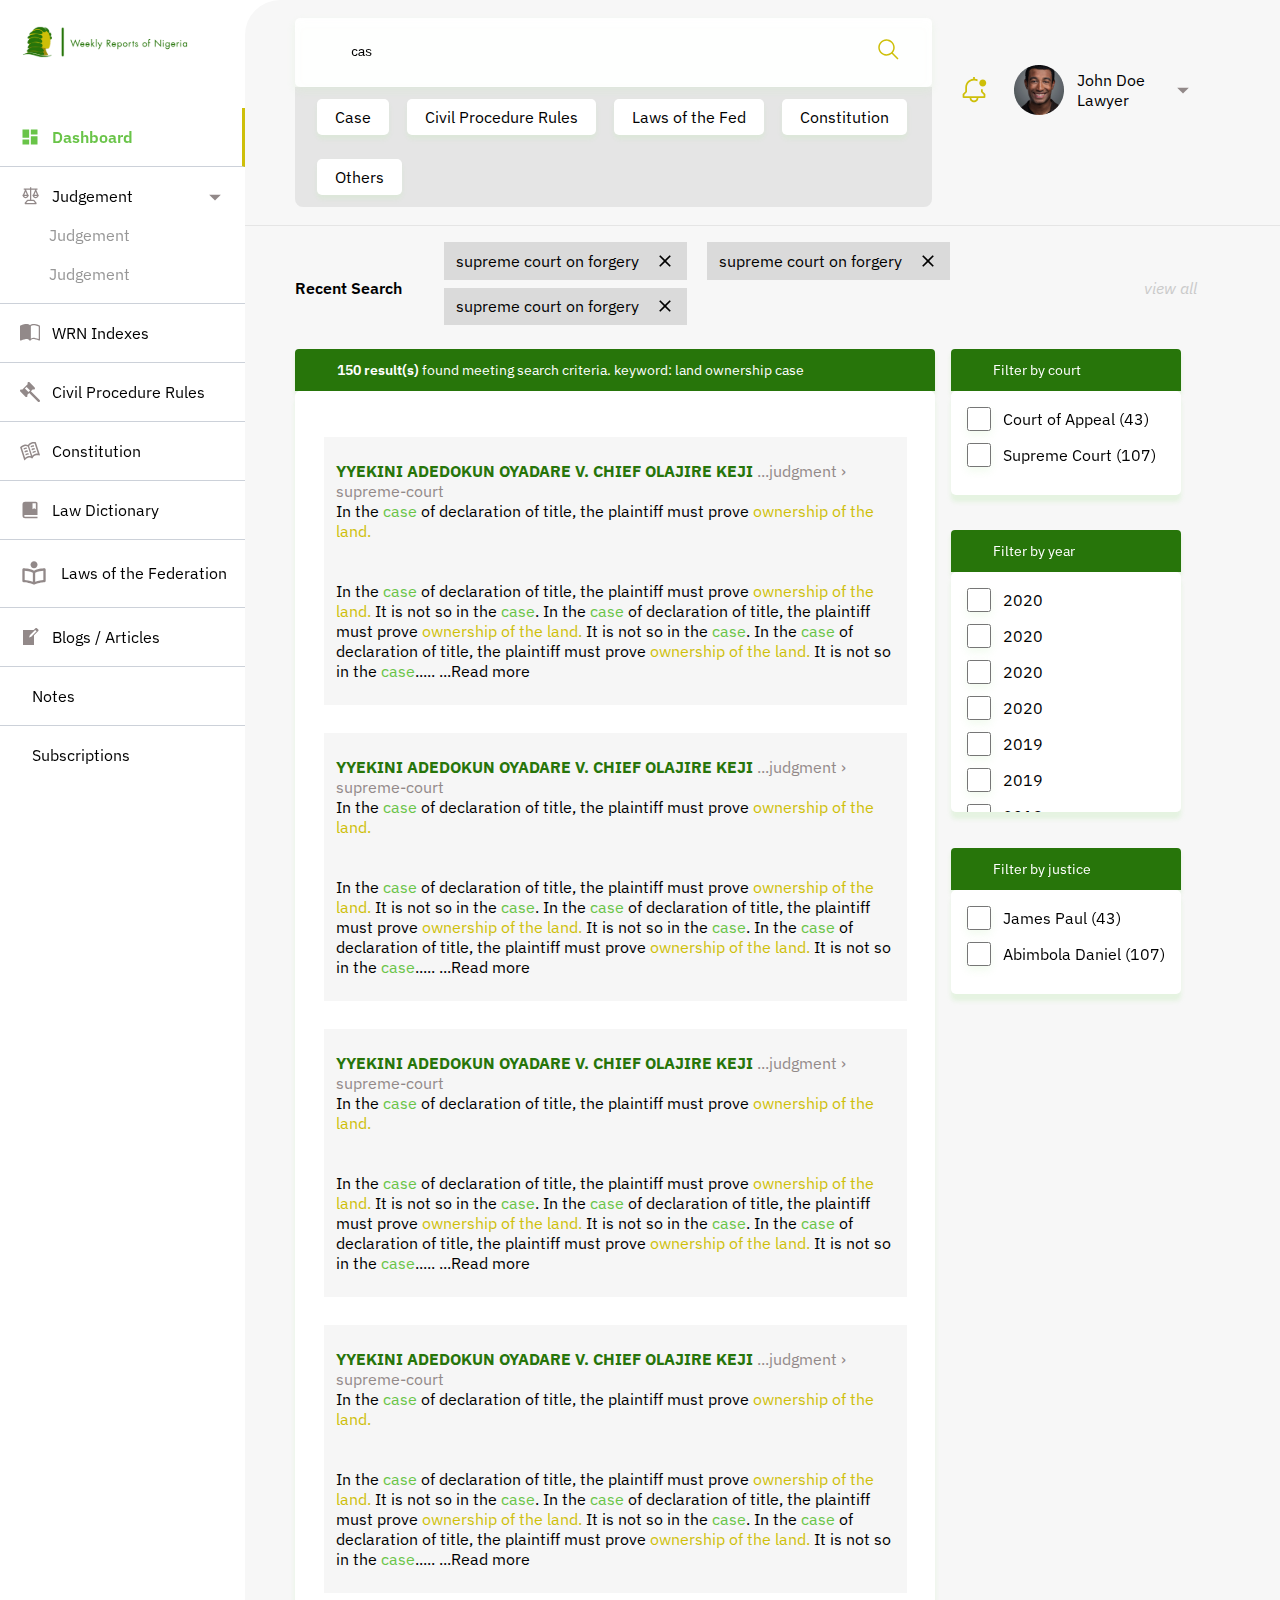
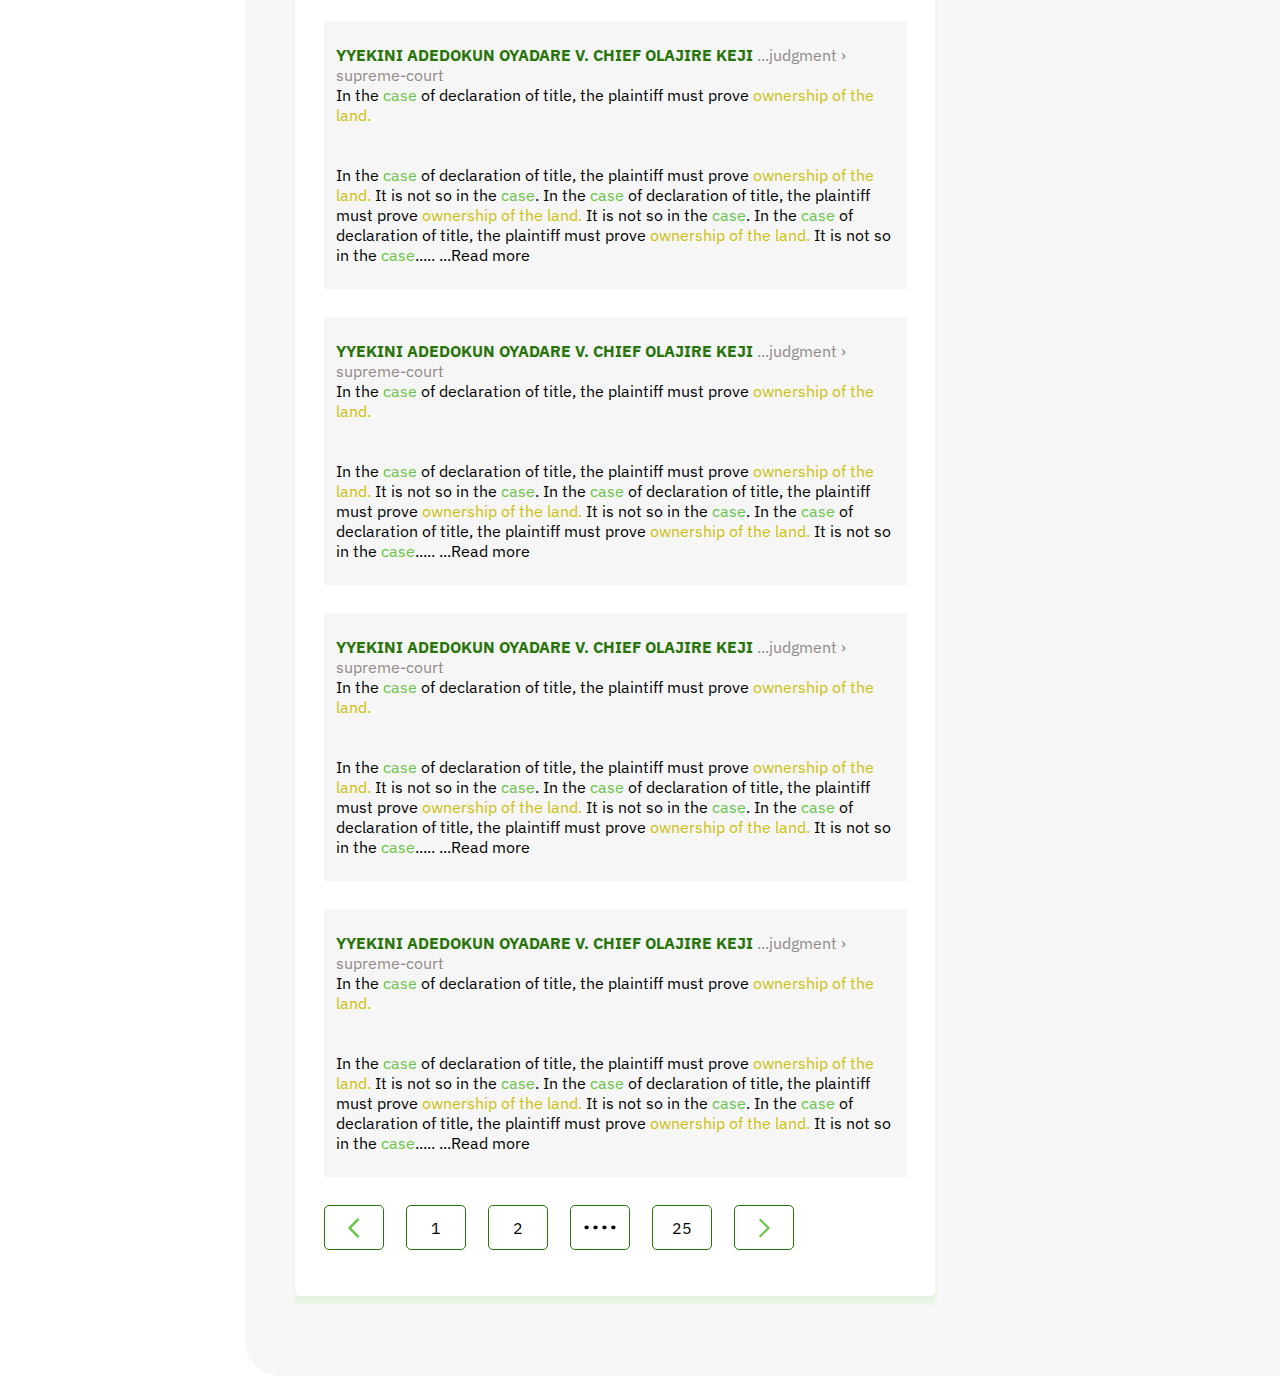
==== src/dashboard-search.html @ 5f4c3d4a "user dashboard" ====
<!DOCTYPE html>
<html lang="en">
  <head>
    <meta charset="UTF-8">
    <meta name="viewport" content="width=device-width, initial-scale=1.0">
    <link rel="stylesheet" href="../assets/css/styles.css">
    <link rel="stylesheet" href="../assets/css/dashboard-search.css">
    <link href="https://fonts.googleapis.com/css2?family=IBM+Plex+Sans:ital,wght@0,400;0,600;0,700;1,400&display=swap" rel="stylesheet">
    <title>Dashboard | WRN</title>
  </head>

  <body>
    
    <div class="container">

      <div id="sidebar">
        <a href="#" id="brand">
          <img src="../assets/img/logo.svg" alt="">
        </a>
        <ul id="side-nav-items">
          <div class="active-div">
            <li><a href="#" class="active"><img src="../assets/img/dashboard.svg" alt="">Dashboard</a></li>
          </div>

          <li>
            <a href="#"><img src="../assets/img/judgement.svg" alt="">Judgement</a>
            <img id="drop-down" src="../assets/img/drop-down.svg" alt="">
            <div id="sub-nav-items">
              <a class="sub-nav-item" href="#">Judgement</a>
              <a class="sub-nav-item" href="#">Judgement</a>
            </div>
          </li>
          <li><a href="#"><img src="../assets/img/WRN-indexes.svg" alt="">WRN Indexes</a></li>
          <li><a href="#"><img src="../assets/img/Civil-Procedure-Rules.svg" alt="">Civil Procedure Rules</a></li>
          <li><a href="#"><img src="../assets/img/Constitution.svg" alt="">Constitution</a></li>
          <li><a href="#"><img src="../assets/img/Law-Dictionary.svg" alt="">Law Dictionary</a></li>
          <li><a href="#"><img src="../assets/img/Laws-of-the-Federation.svg" alt="">Laws of the Federation</a></li>
          <li><a href="#"><img src="../assets/img/Blogs-Articles.svg" alt="">Blogs / Articles</a></li>
          <li><a href="#"><img src="assets/img/Notes.svg" alt="">Notes</a></li>
          <li><a href="#"><img src="assets/img/Subscriptions.svg" alt="">Subscriptions</a></li>
        </ul>
      </div>

      <div class="overlay" id="overlay"></div>
      <div id="main">
        <nav>
          <div class="inner-container">
            <div id="nav-items">
              <img class="mobile-only" id="sidenav-icon" src="../assets/img/sidebar-icon.svg" alt="">
              <form class="desktop-only">
                <div class="input">
                  <input type="text" value="cas" name="search" id="search" placeholder="search by case title">
                </div>                
                <div id="search-suggestion-box">
                  <div class="search-suggestion">
                    <p>Case</p>
                  </div>
                  <div class="search-suggestion">
                    <p>Civil Procedure Rules</p>
                  </div>
                  <div class="search-suggestion">
                    <p>Laws of the Fed</p>
                  </div>
                  <div class="search-suggestion">
                    <p>Constitution</p>
                  </div>
                  <div class="search-suggestion">
                    <p>Others</p>
                  </div>
                </div>
              </form>
              <div id="right-nav-items">
                <img src="../assets/img/logo-mobile.svg" alt="" class="mobile-only" id="mobile-logo">
                <img class="desktop-only" src="../assets/img/notification.svg" alt="">
                <img class="mobile-only" src="../assets/img/notification-mobile.svg" alt="">
                <div id="profile">
                  <img class="desktop-only" src="../assets/img/user-image.png" alt="">
                  <img class="mobile-only" src="../assets/img/user-image-mobile.png" alt="">
                  <div class="text">
                    <p>John Doe</p>
                    <p>Lawyer</p>
                  </div>
                  <img src="../assets/img/drop-down.svg" alt="">
                </div>
              </div>
            </div>
            <form class="mobile-only">
              <div class="input">
                <input type="text" value="cas" name="search" id="search" placeholder="search by case title">
              </div>
              <div id="search-suggestion-box">
                <div class="search-suggestion">
                  <p>Case</p>
                </div>
                <div class="search-suggestion">
                  <p>Civil Procedure Rules</p>
                </div>
                <div class="search-suggestion">
                  <p>Laws of the Fed</p>
                </div>
              </div>
            </form>
          </div>
        </nav>

        <div id="body">
          <div class="inner-container">

            <div id="recent-search-container" class="desktop-only">
              <p class="bold">Recent Search</p>
              <div id="recent-searches">
                <div class="recent-search">
                  <p>supreme court on forgery</p>
                  <img src="../assets/img/close.svg" alt="">
                </div>
                <div class="recent-search">
                  <p>supreme court on forgery</p>
                  <img src="../assets/img/close.svg" alt="">
                </div>
                <div class="recent-search">
                  <p>supreme court on forgery</p>
                  <img src="../assets/img/close.svg" alt="">
                </div>
              </div>
              <p id="btn-tetiary">view all</p>
            </div>

            <div id="content">
              <div id="main-content">
                <div class="search-results">
                  <div class="card-heading">
                    <p><span class="bold">150 result(s)</span> found meeting search criteria. keyword: land ownership case</p>
                  </div>
                  <div class="card-body">
                    <ul>
                      <li>
                        <div class="search-item">
                          <p>
                            <span class="search-item-heading">YYEKINI ADEDOKUN OYADARE V. CHIEF OLAJIRE KEJI</span>
                            <span class="search-item-navigation"> ...judgment › supreme-court </span>
                          </p>
                          <div class="item-text">
                            <p>In the <a href="#" class="link">case</a> of declaration of title, the plaintiff must prove <a href="" class="alt-link"> ownership of the land.</a></p>
                          <br>
                          <br>
                          <p>In the <a href="#" class="link">case</a> of declaration of title, the plaintiff must prove <a href="" class="alt-link"> ownership of the land.</a> It is not so in the <a href="#" class="link">case</a>. In the <a href="#" class="link">case</a> of declaration of title, the plaintiff must prove<a href="" class="alt-link"> ownership of the land.</a> It is not so in the <a href="#" class="link">case</a>. In the <a href="#" class="link">case</a> of declaration of title, the plaintiff must prove<a href="" class="alt-link"> ownership of the land.</a> It is not so in the <a href="#" class="link">case</a>..... ...Read more</p>
                          </div>
                        </div>
                      </li>
                      <li>
                        <div class="search-item">
                          <p>
                            <span class="search-item-heading">YYEKINI ADEDOKUN OYADARE V. CHIEF OLAJIRE KEJI</span>
                            <span class="search-item-navigation"> ...judgment › supreme-court </span>
                          </p>
                          <div class="item-text">
                            <p>In the <a href="#" class="link">case</a> of declaration of title, the plaintiff must prove <a href="" class="alt-link"> ownership of the land.</a></p>
                          <br>
                          <br>
                          <p>In the <a href="#" class="link">case</a> of declaration of title, the plaintiff must prove <a href="" class="alt-link"> ownership of the land.</a> It is not so in the <a href="#" class="link">case</a>. In the <a href="#" class="link">case</a> of declaration of title, the plaintiff must prove<a href="" class="alt-link"> ownership of the land.</a> It is not so in the <a href="#" class="link">case</a>. In the <a href="#" class="link">case</a> of declaration of title, the plaintiff must prove<a href="" class="alt-link"> ownership of the land.</a> It is not so in the <a href="#" class="link">case</a>..... ...Read more</p>
                          </div>
                        </div>
                      </li>
                      <li>
                        <div class="search-item">
                          <p>
                            <span class="search-item-heading">YYEKINI ADEDOKUN OYADARE V. CHIEF OLAJIRE KEJI</span>
                            <span class="search-item-navigation"> ...judgment › supreme-court </span>
                          </p>
                          <div class="item-text">
                            <p>In the <a href="#" class="link">case</a> of declaration of title, the plaintiff must prove <a href="" class="alt-link"> ownership of the land.</a></p>
                          <br>
                          <br>
                          <p>In the <a href="#" class="link">case</a> of declaration of title, the plaintiff must prove <a href="" class="alt-link"> ownership of the land.</a> It is not so in the <a href="#" class="link">case</a>. In the <a href="#" class="link">case</a> of declaration of title, the plaintiff must prove<a href="" class="alt-link"> ownership of the land.</a> It is not so in the <a href="#" class="link">case</a>. In the <a href="#" class="link">case</a> of declaration of title, the plaintiff must prove<a href="" class="alt-link"> ownership of the land.</a> It is not so in the <a href="#" class="link">case</a>..... ...Read more</p>
                          </div>
                        </div>
                      </li>
                      <li>
                        <div class="search-item">
                          <p>
                            <span class="search-item-heading">YYEKINI ADEDOKUN OYADARE V. CHIEF OLAJIRE KEJI</span>
                            <span class="search-item-navigation"> ...judgment › supreme-court </span>
                          </p>
                          <div class="item-text">
                            <p>In the <a href="#" class="link">case</a> of declaration of title, the plaintiff must prove <a href="" class="alt-link"> ownership of the land.</a></p>
                          <br>
                          <br>
                          <p>In the <a href="#" class="link">case</a> of declaration of title, the plaintiff must prove <a href="" class="alt-link"> ownership of the land.</a> It is not so in the <a href="#" class="link">case</a>. In the <a href="#" class="link">case</a> of declaration of title, the plaintiff must prove<a href="" class="alt-link"> ownership of the land.</a> It is not so in the <a href="#" class="link">case</a>. In the <a href="#" class="link">case</a> of declaration of title, the plaintiff must prove<a href="" class="alt-link"> ownership of the land.</a> It is not so in the <a href="#" class="link">case</a>..... ...Read more</p>
                          </div>
                        </div>
                      </li>
                      <li>
                        <div class="search-item">
                          <p>
                            <span class="search-item-heading">YYEKINI ADEDOKUN OYADARE V. CHIEF OLAJIRE KEJI</span>
                            <span class="search-item-navigation"> ...judgment › supreme-court </span>
                          </p>
                          <div class="item-text">
                            <p>In the <a href="#" class="link">case</a> of declaration of title, the plaintiff must prove <a href="" class="alt-link"> ownership of the land.</a></p>
                          <br>
                          <br>
                          <p>In the <a href="#" class="link">case</a> of declaration of title, the plaintiff must prove <a href="" class="alt-link"> ownership of the land.</a> It is not so in the <a href="#" class="link">case</a>. In the <a href="#" class="link">case</a> of declaration of title, the plaintiff must prove<a href="" class="alt-link"> ownership of the land.</a> It is not so in the <a href="#" class="link">case</a>. In the <a href="#" class="link">case</a> of declaration of title, the plaintiff must prove<a href="" class="alt-link"> ownership of the land.</a> It is not so in the <a href="#" class="link">case</a>..... ...Read more</p>
                          </div>
                        </div>
                      </li>
                      <li>
                        <div class="search-item">
                          <p>
                            <span class="search-item-heading">YYEKINI ADEDOKUN OYADARE V. CHIEF OLAJIRE KEJI</span>
                            <span class="search-item-navigation"> ...judgment › supreme-court </span>
                          </p>
                          <div class="item-text">
                            <p>In the <a href="#" class="link">case</a> of declaration of title, the plaintiff must prove <a href="" class="alt-link"> ownership of the land.</a></p>
                          <br>
                          <br>
                          <p>In the <a href="#" class="link">case</a> of declaration of title, the plaintiff must prove <a href="" class="alt-link"> ownership of the land.</a> It is not so in the <a href="#" class="link">case</a>. In the <a href="#" class="link">case</a> of declaration of title, the plaintiff must prove<a href="" class="alt-link"> ownership of the land.</a> It is not so in the <a href="#" class="link">case</a>. In the <a href="#" class="link">case</a> of declaration of title, the plaintiff must prove<a href="" class="alt-link"> ownership of the land.</a> It is not so in the <a href="#" class="link">case</a>..... ...Read more</p>
                          </div>
                        </div>
                      </li>
                      <li>
                        <div class="search-item">
                          <p>
                            <span class="search-item-heading">YYEKINI ADEDOKUN OYADARE V. CHIEF OLAJIRE KEJI</span>
                            <span class="search-item-navigation"> ...judgment › supreme-court </span>
                          </p>
                          <div class="item-text">
                            <p>In the <a href="#" class="link">case</a> of declaration of title, the plaintiff must prove <a href="" class="alt-link"> ownership of the land.</a></p>
                          <br>
                          <br>
                          <p>In the <a href="#" class="link">case</a> of declaration of title, the plaintiff must prove <a href="" class="alt-link"> ownership of the land.</a> It is not so in the <a href="#" class="link">case</a>. In the <a href="#" class="link">case</a> of declaration of title, the plaintiff must prove<a href="" class="alt-link"> ownership of the land.</a> It is not so in the <a href="#" class="link">case</a>. In the <a href="#" class="link">case</a> of declaration of title, the plaintiff must prove<a href="" class="alt-link"> ownership of the land.</a> It is not so in the <a href="#" class="link">case</a>..... ...Read more</p>
                          </div>
                        </div>
                      </li>
                      <li>
                        <div class="search-item">
                          <p>
                            <span class="search-item-heading">YYEKINI ADEDOKUN OYADARE V. CHIEF OLAJIRE KEJI</span>
                            <span class="search-item-navigation"> ...judgment › supreme-court </span>
                          </p>
                          <div class="item-text">
                            <p>In the <a href="#" class="link">case</a> of declaration of title, the plaintiff must prove <a href="" class="alt-link"> ownership of the land.</a></p>
                          <br>
                          <br>
                          <p>In the <a href="#" class="link">case</a> of declaration of title, the plaintiff must prove <a href="" class="alt-link"> ownership of the land.</a> It is not so in the <a href="#" class="link">case</a>. In the <a href="#" class="link">case</a> of declaration of title, the plaintiff must prove<a href="" class="alt-link"> ownership of the land.</a> It is not so in the <a href="#" class="link">case</a>. In the <a href="#" class="link">case</a> of declaration of title, the plaintiff must prove<a href="" class="alt-link"> ownership of the land.</a> It is not so in the <a href="#" class="link">case</a>..... ...Read more</p>
                          </div>
                        </div>
                      </li>
                    </ul>
                    <div id="pagination">
                      <div class="pagination-btn"><img src="../assets/img/arrow-back.svg" alt=""></div>
                      <div class="pagination-btn">1</div>
                      <div class="pagination-btn">2</div>
                      <div class="pagination-btn"><img src="../assets/img/mid.svg" alt=""></div>
                      <div class="pagination-btn">25</div>
                      <div class="pagination-btn"><img src="../assets/img/arrow-front.svg" alt=""></div>
                    </div>
                  </div>
                </div>
              </div>
              <div id="side-content" class="desktop-only">
                <div id="search-filters">

                  <div class="search-filter">
                    <div class="card-heading">
                      <p>Filter by court</p>
                    </div>
                    <div class="card-body">
                      <div class="filter">
                        <input type="checkbox" name="Court of Appeal" id="">
                        <p>Court of Appeal  (43)</p>
                      </div>
                      <div class="filter">
                        <input type="checkbox" name="Court of Appeal" id="">
                        <p>Supreme Court   (107)</p>
                      </div>
                    </div>
                  </div>

                  <div class="search-filter">
                    <div class="card-heading">
                      <p>Filter by year</p>
                    </div>
                    <div class="card-body">
                      <div class="filter">
                        <input type="checkbox" name="Court of Appeal" id="">
                        <p>2020</p>
                      </div>
                      <div class="filter">
                        <input type="checkbox" name="Court of Appeal" id="">
                        <p>2020</p>
                      </div>
                      <div class="filter">
                        <input type="checkbox" name="Court of Appeal" id="">
                        <p>2020</p>
                      </div>
                      <div class="filter">
                        <input type="checkbox" name="Court of Appeal" id="">
                        <p>2020</p>
                      </div>
                      <div class="filter">
                        <input type="checkbox" name="Court of Appeal" id="">
                        <p>2019</p>
                      </div>
                      <div class="filter">
                        <input type="checkbox" name="Court of Appeal" id="">
                        <p>2019</p>
                      </div>
                      <div class="filter">
                        <input type="checkbox" name="Court of Appeal" id="">
                        <p>2019</p>
                      </div>
                      <div class="filter">
                        <input type="checkbox" name="Court of Appeal" id="">
                        <p>2019</p>
                      </div>
                    </div>
                  </div>
                  
                  <div class="search-filter">
                    <div class="card-heading">
                      <p>Filter by justice</p>
                    </div>
                    <div class="card-body">
                      <div class="filter">
                        <input type="checkbox" name="Court of Appeal" id="">
                        <p>James Paul  (43)</p>
                      </div>
                      <div class="filter">
                        <input type="checkbox" name="Court of Appeal" id="">
                        <p>Abimbola Daniel   (107)</p>
                      </div>
                    </div>
                  </div>

                </div>
              </div>
            </div>

          </div>          
        </div>
      </div>

    </div>

  <script src="../assets/js/app.js"></script>
  </body>

</html>
---- assets/css/styles.css ----
* {
  padding: 0;
  margin: 0;
  box-sizing: border-box;
}

html {
  font-family: 'IBM Plex Sans', sans-serif;
}

li {
  list-style: none;
}

a {
  text-decoration: none;
  color: inherit;
}

.mobile-only {
  display: none !important;
}

.container {
  display: flex;
  min-height: 100vh;
}

.bold {
  font-weight: 600;
}

#sidebar {
  height: 100vh;
  min-width: 245px;
  max-width: 245px;
  padding-top: 1.5rem;
  position: sticky;
  top: 0;
  overflow-y: scroll;
  scrollbar-width: thin;
}

#sidebar::-webkit-scrollbar-track
{
  -webkit-box-shadow: inset 0 0 6px rgba(255, 255, 255, 0.987);
  border-radius: 10px;
  background-color: #d8d8d8;
  overflow-x: auto;
}

#sidebar::-webkit-scrollbar
{
  width: 5px;
  background-color: #F5F5F5;
  overflow-x: auto;
}

#sidebar::-webkit-scrollbar-thumb
{
  -webkit-box-shadow: inset 0 0 6px rgba(255, 255, 255, 0.3);
  background-color: #a0a0a0;
  overflow-x: auto;
}

#brand {
  margin-left: 1.275rem;
}

#side-nav-items {
  margin-top: 2.75rem;
}

#side-nav-items li {
  position: relative;
  border-bottom: 1px solid #CCD1D9;
  padding-left: 1.275rem;
  width: 100%;
}

#side-nav-items a {
  display: inline-flex;
  align-items: center;
  padding: 1.19rem 0;
}

#side-nav-items li:last-of-type {
  border-bottom: none;
}

#side-nav-items img {
  margin-right: 0.7125rem;
}

#side-nav-items #drop-down {
  cursor: pointer;
  position: absolute;
  right: 1rem;
  top: 1rem;
  margin: 0;
}

#sub-nav-items a.sub-nav-item {
  color: #979797;
  padding: 0 0 1.19rem 1.8rem;
  display: block;
}

.sub-nav-item img {
  visibility: hidden;
}

.active-div {
  border-right: 3px solid #CEBF09;
  border-bottom: 1px solid #CCD1D9;
}

.active {
  color: #69C448;
  font-weight: 600;
}

#main {
  background-color: #F7F7F7;
  min-height: 100vh;
  width: 100%;
  border-top-left-radius: 35px;
  border-bottom-left-radius: 35px;
}

nav {
  padding: 1.125rem 0;
  border-bottom: 1px solid #E5E5E5;
}

.inner-container {
  margin: 0 8.02% 0 4.85%;
}

#nav-items {
  display: flex;
  align-items: center;
}

form {
  width: 70.6%;
  max-width: 735px;
  margin-right: 1rem;
}

input {
  position: relative;
  height: 4.3125rem;
  width: 100%;
  padding: 1.3125rem 3.5rem 1.5rem;
  background: rgba(255, 255, 255, 0.9);
  border: none;
  border-radius: 5px;
  filter: drop-shadow(0px 4px 4px rgba(199, 237, 187, 0.24));
}

.input {
  position: relative;
}

.input::after {
  cursor: pointer;
  position: absolute;
  top: 27.5%;
  right: 2rem;
  content: url(../img/search.svg);
  display: inline-block;
}

input img {
  cursor: pointer;
}

input::placeholder {
  color: #928989;
  font-size: 1rem;
}

#right-nav-items {
  display: flex;
  margin-left: auto;
}

#profile {
  display: flex;
  align-items: center;
  margin-left: 1.625rem;  
}

#profile p {
  white-space: nowrap;;
}

#profile img {
  object-fit: none;
}

.text {
  margin-left: 0.8125rem;
  margin-right: 1.5rem;
}

#sidenav-icon {
  z-index: 9999;
  transition: opacity 0.3s;
  cursor: pointer;
}

.overlay {
  position:fixed;
  top:0;
  left:0;
  right:0;
  bottom:0;
  background-color:rgba(0, 0, 0, 0.631);
  z-index:-1;
  opacity: 0;
  transition: opacity 0.5s;
}


@media only screen and (max-width: 800px) {

  #sidebar {
    position: fixed;
    top: 0;
    left: 0;
    background-color: #fff;
    z-index: 9999;
    transform: translateX(-245px);
    transition: transform 0.5s;
  }

  #sidenav-icon {
    display: block !important;
    margin-right: 1rem;
  }

  #main {
    border-radius: 0;
  }

}


@media only screen and (max-width: 600px) {

  .desktop-only {
    display: none !important;
  }

  .mobile-only {
    display: block !important;
  }

  #main {
    background-color: #fff;
  }

  .inner-container {
    width: 90%;
    margin: 0 auto;
  }

  #mobile-logo {
    margin-right: 1.5rem;
  }

  #profile {
    margin-left: 0.5rem;
  }

  .text {
    margin-left: 0.3rem;
    margin-right: 0.1rem;
    font-size: 0.875rem;
  }

  form.mobile-only {
    width: 100%;
    margin-top: 1rem;
  }

  .mobile-only input {
    background-color: #F6F6F6;
    height: 2.3125rem;
    padding: 1.3125rem 2rem 1.5rem;
  }

  .input::after {
    top: 25%;
    left: 87.5%;
  }

  input::placeholder {
    font-size: 0.875rem;
  }

}
---- assets/css/dashboard-search.css ----
.input::after:is(input:focus) {
  content: url(../img/clear-search.svg);
}

#search-suggestion-box {
  display: flex;
  padding: 0 0.8rem;
  background: #E5E5E5;
  border: none;
  border-bottom-left-radius: 8px;
  border-bottom-right-radius: 8px;
  flex-wrap: wrap;
}

.search-suggestion {
  background-color: #fff;
  padding: 0.5rem 1.125rem;
  margin: 0.75rem 0.5625rem;
  border: none;
  box-shadow: 0px 4px 4px rgba(199, 237, 187, 0.28);
  border-radius: 5px;
  cursor: pointer;
}

.search-suggestion p {
  white-space: nowrap;
}

#right-nav-items {
  padding-bottom: 5%; /* fixed value, see comment below */
  /* In actual prod, padding-bottom will be set to the height of whatever the height of the suggestion-search-box is */
}

#recent-search-container {
  display: flex;
  align-items: center;
  margin: 1rem 0;
}

#recent-searches {
  display: flex;
  margin-left: 2rem;
  margin-right: 0.75rem;
  flex-wrap: wrap;
}

.recent-search {
  display: flex;
  padding: 0.55rem 0.75rem;
  margin: 0 0.625rem;
  margin-bottom: 0.5rem;
  background-color: #DADADA;
}

#recent-search-container p {
  white-space: nowrap;
}

.recent-search img {
  margin-left: 1rem;
  cursor: pointer;
}

#btn-tetiary {
  cursor: pointer;
  font-style: italic;
  color: #cacaca;
}

#content {
  display: flex;
}

#main-content {
  width: 100%;
}

#side-content {
  margin: 0 1rem;
}

.card-heading {
  font-size: 0.875rem;
  color: #fff;
  background: #27750A;
  box-shadow: 0px 4px 4px rgba(199, 237, 187, 0.48);
  border: none;
  border-top-right-radius: 4px;
  border-top-left-radius: 4px;
  padding: 0.75rem 2.625rem;
}

.card-body {
  background: #FFFFFF;
  box-shadow: 0px 7px 4px rgba(199, 237, 187, 0.37);
  border-radius: 5px;
  padding: 2.875rem 1.78125rem;
  margin-bottom: 5rem;
}

.search-item {
  background-color: #F6F6F6;
  padding: 1.5rem 0.75rem;
  margin-bottom: 1.75rem;
}

.search-item .link {
  color: #69C448;
}

.search-item .alt-link {
  color: #CEBF09;
}

.search-item-heading {
  font-weight: 700;
  color: #27750A;
}

.search-item-navigation {
  color: #928989;
}

#search-filters {
  position: sticky;
  top: 10px;
}

.search-filter {
  width: 230px;
}

.search-filter .card-body {
  padding: 1rem;
  margin-bottom: 2.2rem;
  max-height: 240px;
  overflow-y: scroll;
}

.filter {
  display: flex;
  margin-bottom: 0.75rem;
  align-items: center;
}

input[type="checkbox"] {
  height: 24px;
  width: 24px;
  margin-right: 0.75rem;
}

#pagination {
  display: flex;
}

.pagination-btn {
  cursor: pointer;
  display: grid;
  place-items: center;
  border: 1px solid #27750A;
  box-sizing: border-box;
  border-radius: 5px;
  width: 60px;
  height: 45px;
  margin-right: 1.375rem;
}


@media only screen and (max-width: 600px) {

  #right-nav-items {
    padding-bottom: 0;
  }

  #search-suggestion-box {
    padding: 0;
  }

  input:focus {
    box-shadow: none;
  }

  .search-suggestion {
    display: block;
    width: 100%;
    margin: 0;
    padding: 0.5rem 2rem;
    border-radius: 0;
    background-color: #F6F6F6;
    border-bottom: 1px solid #DADADA;
    box-shadow: none;
  }

  .search-suggestion:last-of-type {
    border-bottom-left-radius: 8px;
    border-bottom-right-radius: 8px;
    border: none;
  }

  .search-results {
    margin-top: 2rem;
  }

  .card-heading {
    padding: 0;
    background-color: #fff;
    color: #69C448;
    box-shadow: none;
  }

  .card-body {
    padding: 0;
    padding-bottom: 2rem;
    box-shadow: none;
  }

  .search-item {
    background-color: #fff;
    border-bottom: 1px solid #DADADA;
    margin-bottom: 0;
    padding: 1.5rem 0;
  }

  .search-item:last-of-type {
    border: 0;
  }

  .item-text {
    font-size: 0.875rem;
  }
  
  .pagination-btn {
    width: 30px;
    height: 30px;
  }

  .pagination-btn img {
    width: 60%;
  }

}
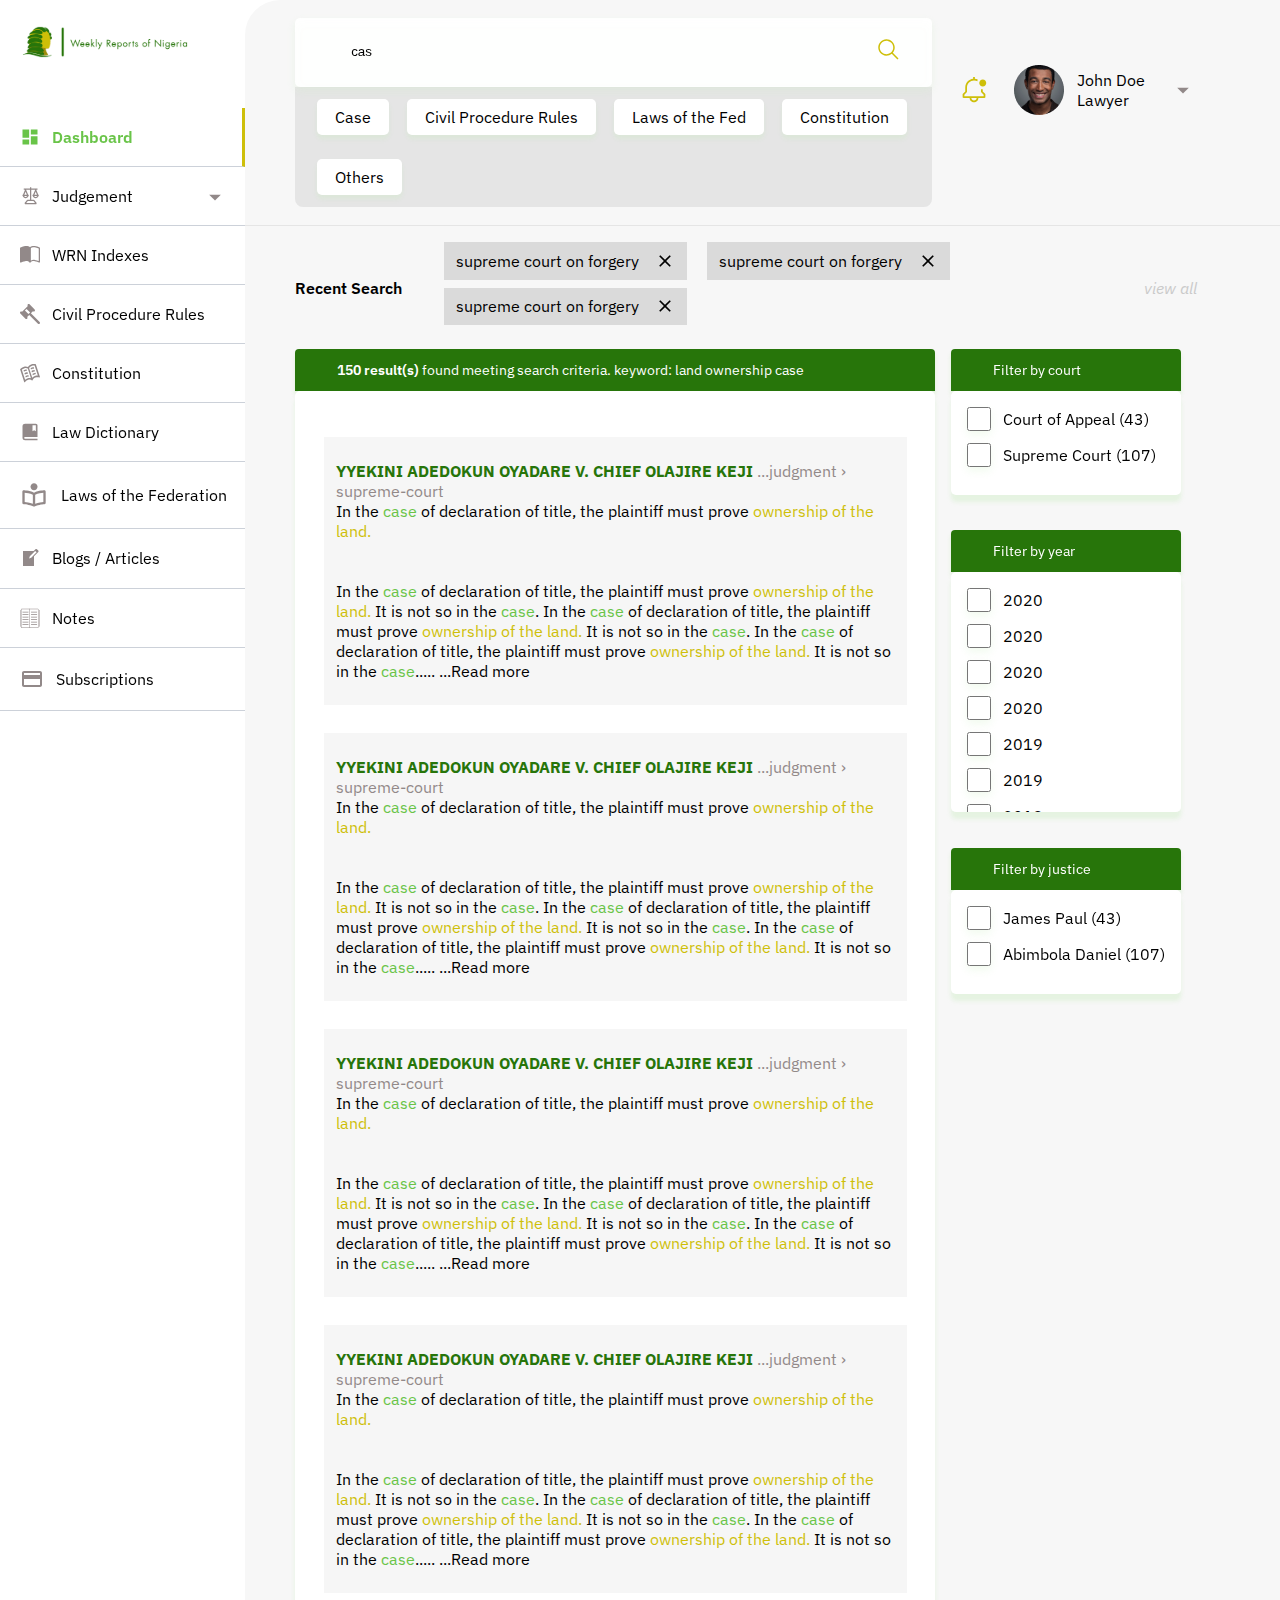
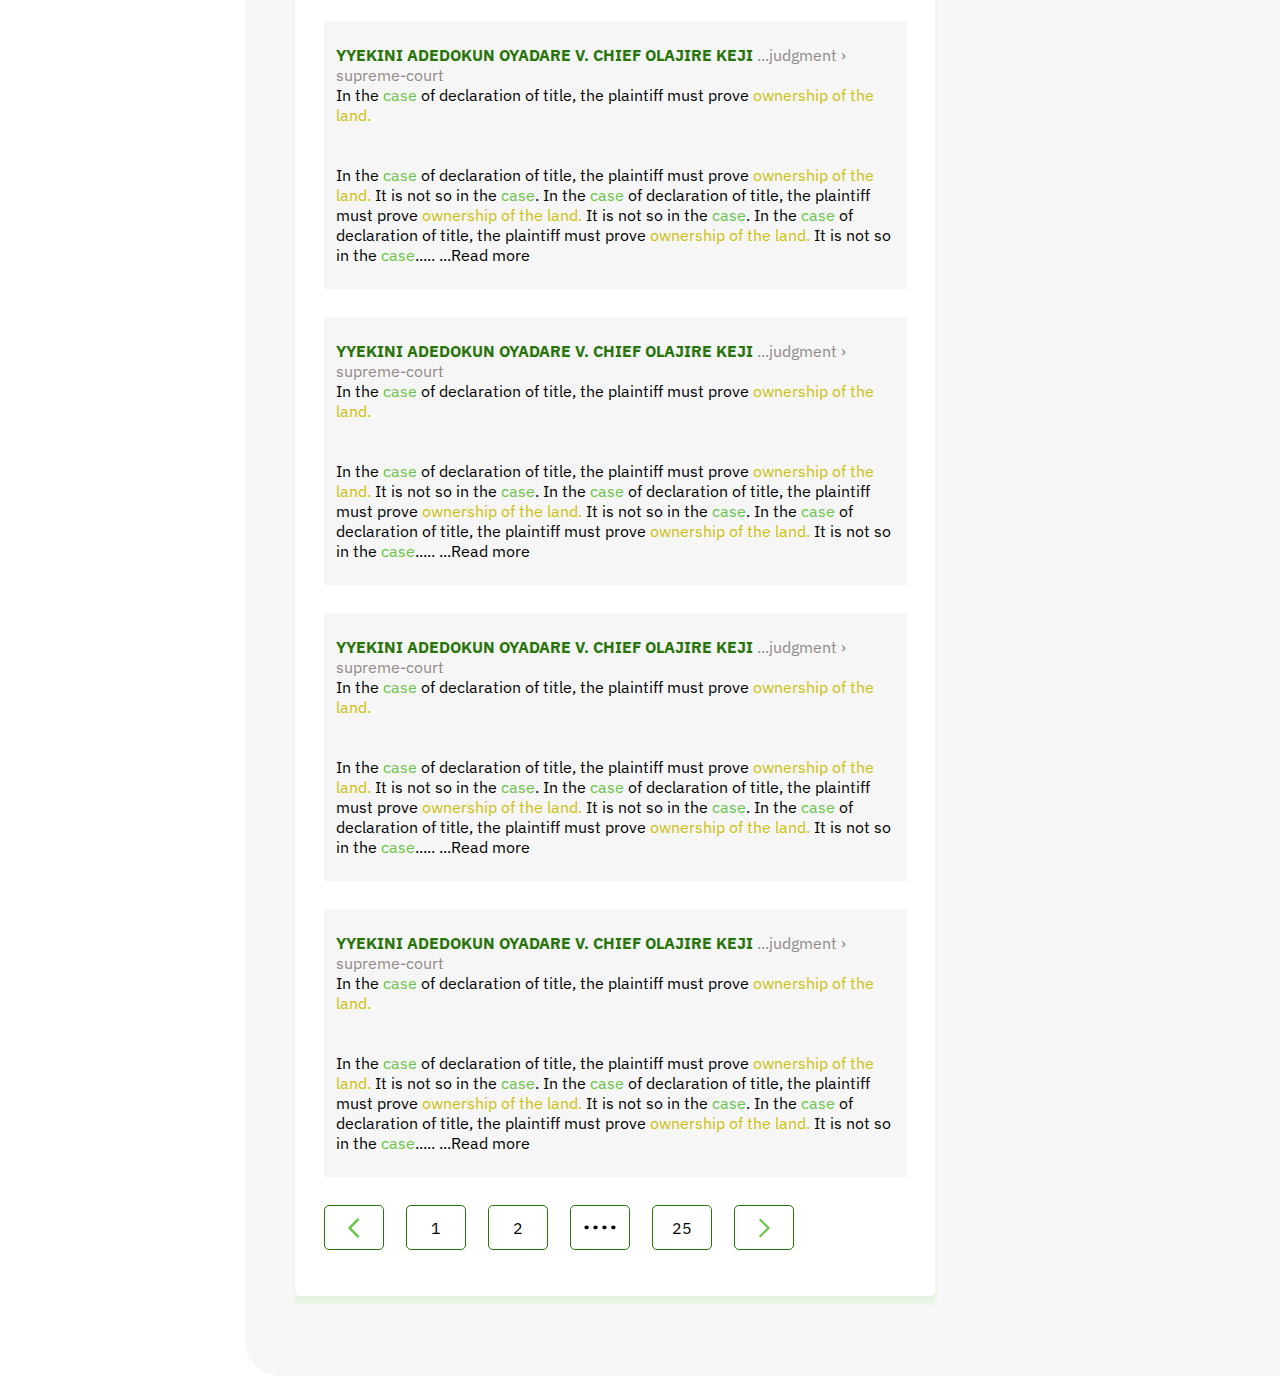
==== commit 1f397250: "sidebar structure improvements, dropdown added" ====
--- a/src/dashboard-search.html
+++ b/src/dashboard-search.html
@@ -18,26 +18,46 @@
           <img src="../assets/img/logo.svg" alt="">
         </a>
         <ul id="side-nav-items">
+
           <div class="active-div">
             <li><a href="#" class="active"><img src="../assets/img/dashboard.svg" alt="">Dashboard</a></li>
           </div>
 
-          <li>
-            <a href="#"><img src="../assets/img/judgement.svg" alt="">Judgement</a>
-            <img id="drop-down" src="../assets/img/drop-down.svg" alt="">
-            <div id="sub-nav-items">
-              <a class="sub-nav-item" href="#">Judgement</a>
-              <a class="sub-nav-item" href="#">Judgement</a>
-            </div>
-          </li>
-          <li><a href="#"><img src="../assets/img/WRN-indexes.svg" alt="">WRN Indexes</a></li>
-          <li><a href="#"><img src="../assets/img/Civil-Procedure-Rules.svg" alt="">Civil Procedure Rules</a></li>
-          <li><a href="#"><img src="../assets/img/Constitution.svg" alt="">Constitution</a></li>
-          <li><a href="#"><img src="../assets/img/Law-Dictionary.svg" alt="">Law Dictionary</a></li>
-          <li><a href="#"><img src="../assets/img/Laws-of-the-Federation.svg" alt="">Laws of the Federation</a></li>
-          <li><a href="#"><img src="../assets/img/Blogs-Articles.svg" alt="">Blogs / Articles</a></li>
-          <li><a href="#"><img src="assets/img/Notes.svg" alt="">Notes</a></li>
-          <li><a href="#"><img src="assets/img/Subscriptions.svg" alt="">Subscriptions</a></li>
+          <div>
+            <li>
+              <a href="#"><img src="../assets/img/judgement.svg" alt="">Judgement</a>
+              <img id="drop-down" src="../assets/img/drop-down.svg" alt="">
+              <div id="sub-nav-items">
+                <a class="sub-nav-item" href="#">Supreme Court</a>
+                <a class="sub-nav-item" href="#">Court of Appeal</a>
+              </div>
+            </li>
+          </div>
+
+          <div>
+            <li><a href="#"><img src="../assets/img/WRN-indexes.svg" alt="">WRN Indexes</a></li>
+          </div>
+          <div>
+            <li><a href="#"><img src="../assets/img/Civil-Procedure-Rules.svg" alt="">Civil Procedure Rules</a></li>
+          </div>
+          <div>
+            <li><a href="#"><img src="../assets/img/Constitution.svg" alt="">Constitution</a></li>
+          </div>
+          <div>
+            <li><a href="#"><img src="../assets/img/Law-Dictionary.svg" alt="">Law Dictionary</a></li>
+          </div>
+          <div>
+            <li><a href="#"><img src="../assets/img/Laws-of-the-Federation.svg" alt="">Laws of the Federation</a></li>
+          </div>
+          <div>
+            <li><a href="#"><img src="../assets/img/Blogs-Articles.svg" alt="">Blogs / Articles</a></li>
+          </div>
+          <div>
+            <li><a href="#"><img src="../assets/img/Notes.svg" alt="">Notes</a></li>
+          </div>
+          <div>
+            <li><a href="#"><img src="../assets/img/Subscriptions.svg" alt="">Subscriptions</a></li>
+          </div>
         </ul>
       </div>
 
--- a/assets/css/styles.css
+++ b/assets/css/styles.css
@@ -71,7 +71,7 @@
   margin-top: 2.75rem;
 }
 
-#side-nav-items li {
+#side-nav-items > div {
   position: relative;
   border-bottom: 1px solid #CCD1D9;
   padding-left: 1.275rem;
@@ -98,6 +98,11 @@
   right: 1rem;
   top: 1rem;
   margin: 0;
+}
+
+#sub-nav-items {
+  opacity: 0;
+  max-height: 0;
 }
 
 #sub-nav-items a.sub-nav-item {
@@ -223,6 +228,17 @@
   transition: opacity 0.5s;
 }
 
+#sub-nav-items.show {
+  opacity: 1;
+  max-height: 90px;
+  transition: max-height 0.3s;
+}
+
+#drop-down.turn {
+  transform: rotateX(180deg);
+  transition: transform 0.3s;
+}
+
 
 @media only screen and (max-width: 800px) {
 
